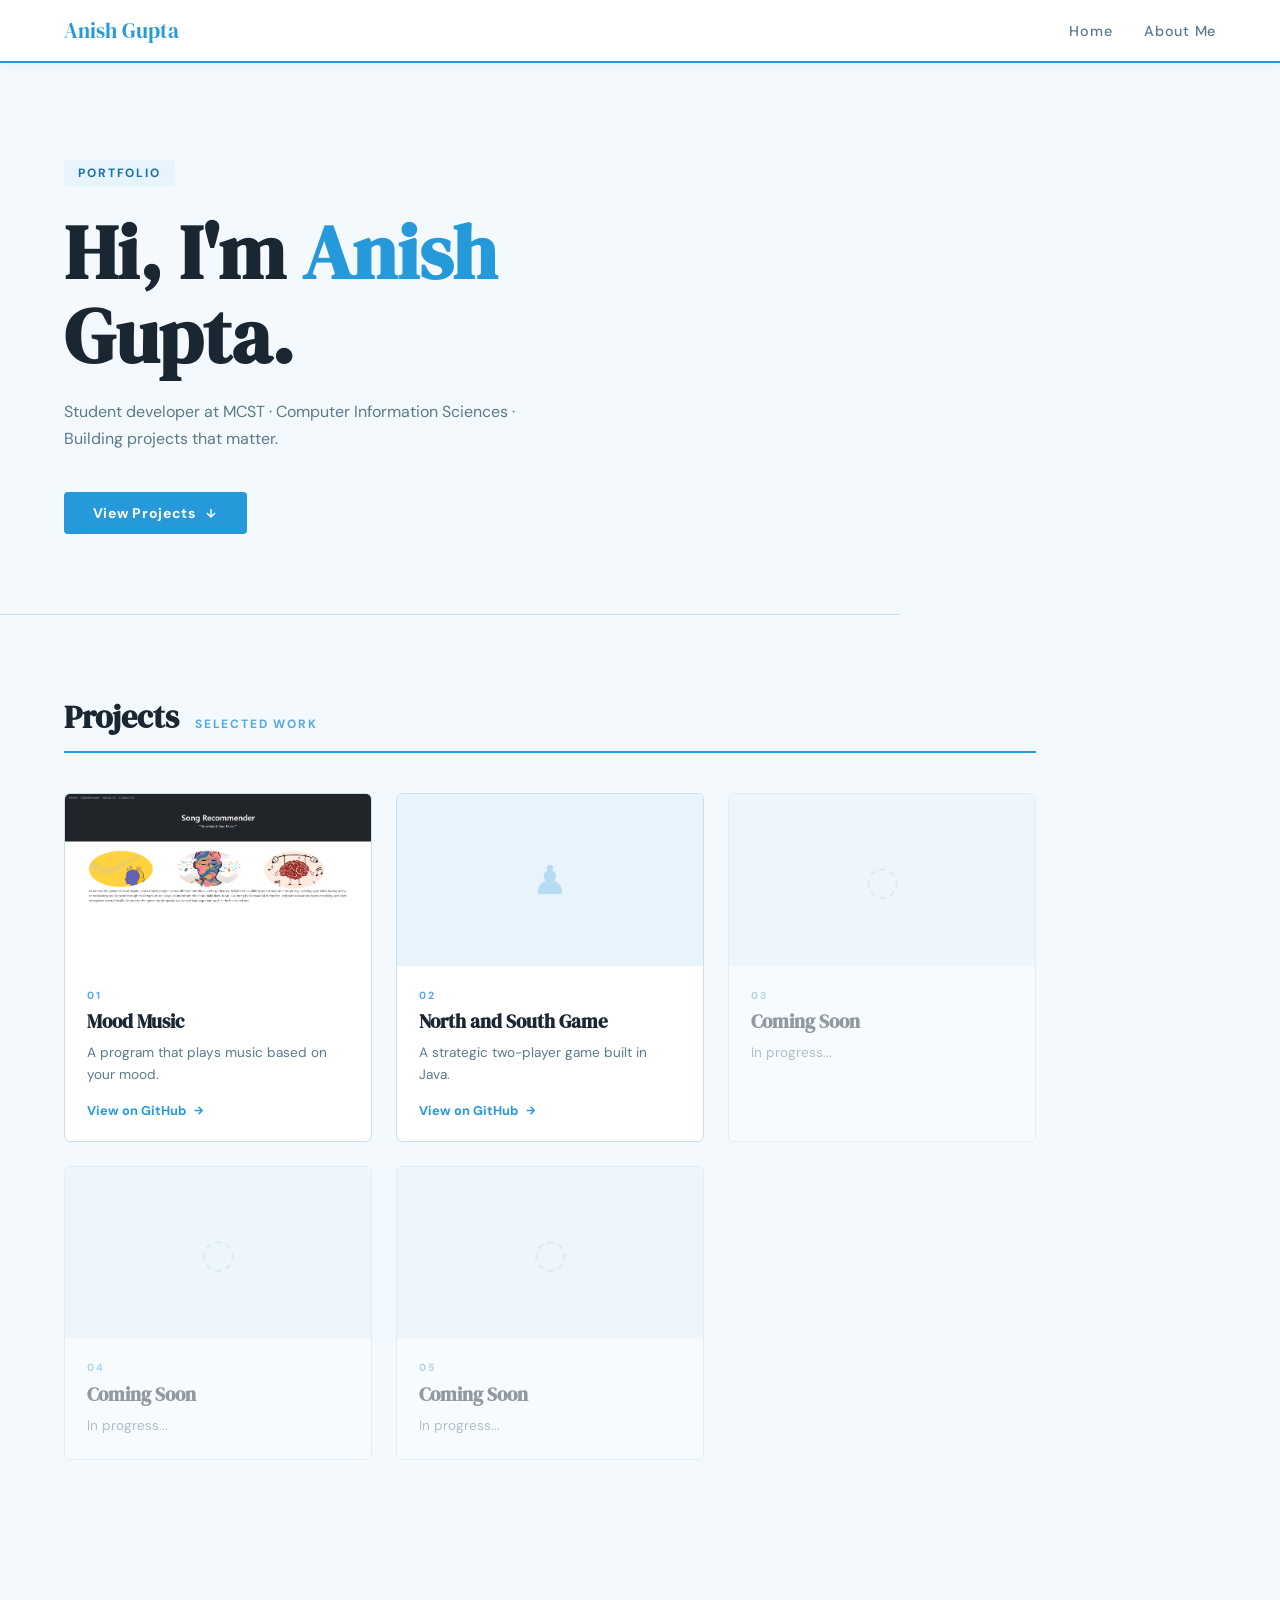
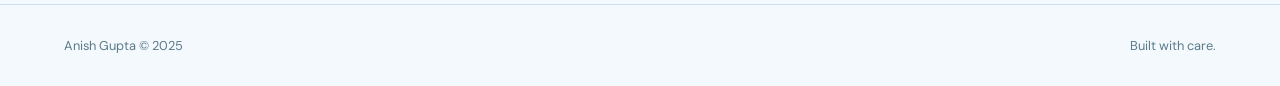
==== index.html @ 4031dd2e "Add files via upload" ====
<!DOCTYPE html>
<html lang="en">
<head>
  <meta charset="utf-8" />
  <meta name="viewport" content="width=device-width, initial-scale=1.0" />
  <title>Anish Gupta — Portfolio</title>
  <link href="https://fonts.googleapis.com/css2?family=DM+Sans:wght@400;500;700&family=DM+Serif+Display&display=swap" rel="stylesheet">
  <link href="style.css" rel="stylesheet" type="text/css" />
</head>
<body>

  <nav>
    <a class="nav-logo" href="index.html">Anish Gupta</a>
    <ul>
      <li><a href="index.html">Home</a></li>
      <li><a href="about.html">About Me</a></li>
    </ul>
  </nav>

  <section class="hero">
    <span class="hero-tag">Portfolio</span>
    <h1>Hi, I'm <em>Anish</em><br>Gupta.</h1>
    <p class="hero-sub">Student developer at MCST · Computer Information Sciences · Building projects that matter.</p>
    <a href="#projects" class="btn">
      View Projects
      <svg width="14" height="14" viewBox="0 0 24 24" fill="none" stroke="currentColor" stroke-width="2.5"><path d="M12 5v14M5 12l7 7 7-7"/></svg>
    </a>
  </section>

  <section class="section" id="projects">
    <div class="section-header">
      <h2>Projects</h2>
      <span>Selected Work</span>
    </div>

    <div class="grid">

      <a class="card" href="https://github.com/Tennisplayrsweat/Mood-Music.git" target="_blank">
        <div class="card-img">
          <img src="MM.png" alt="Mood Music Project">
        </div>
        <div class="card-body">
          <p class="card-num">01</p>
          <h3 class="card-title">Mood Music</h3>
          <p class="card-desc">A program that plays music based on your mood.</p>
          <span class="card-cta">
            View on GitHub
            <svg width="13" height="13" viewBox="0 0 24 24" fill="none" stroke="currentColor" stroke-width="2.5"><path d="M5 12h14M12 5l7 7-7 7"/></svg>
          </span>
        </div>
      </a>

      <a class="card" href="https://github.com/noahtherowa/North-and-South-Game.git" target="_blank">
        <div class="card-img">
          <div class="card-img-placeholder">♟</div>
        </div>
        <div class="card-body">
          <p class="card-num">02</p>
          <h3 class="card-title">North and South Game</h3>
          <p class="card-desc">A strategic two-player game built in Java.</p>
          <span class="card-cta">
            View on GitHub
            <svg width="13" height="13" viewBox="0 0 24 24" fill="none" stroke="currentColor" stroke-width="2.5"><path d="M5 12h14M12 5l7 7-7 7"/></svg>
          </span>
        </div>
      </a>

      <div class="card dim">
        <div class="card-img"><div class="card-img-placeholder">◌</div></div>
        <div class="card-body">
          <p class="card-num">03</p>
          <h3 class="card-title">Coming Soon</h3>
          <p class="card-desc">In progress...</p>
        </div>
      </div>

      <div class="card dim">
        <div class="card-img"><div class="card-img-placeholder">◌</div></div>
        <div class="card-body">
          <p class="card-num">04</p>
          <h3 class="card-title">Coming Soon</h3>
          <p class="card-desc">In progress...</p>
        </div>
      </div>

      <div class="card dim">
        <div class="card-img"><div class="card-img-placeholder">◌</div></div>
        <div class="card-body">
          <p class="card-num">05</p>
          <h3 class="card-title">Coming Soon</h3>
          <p class="card-desc">In progress...</p>
        </div>
      </div>

    </div>
  </section>

  <footer>
    <span>Anish Gupta © 2025</span>
    <span>Built with care.</span>
  </footer>

  <script src="script.js"></script>
</body>
</html>
---- style.css ----
*, *::before, *::after {
  box-sizing: border-box;
  margin: 0;
  padding: 0;
}

:root {
  --blue:       #2699db;
  --blue-light: #54a9e2;
  --blue-pale:  #e8f4fc;
  --blue-dark:  #1a6fa3;
  --bg:         #f4f9fd;
  --white:      #ffffff;
  --text:       #1a2733;
  --muted:      #5a7a8a;
  --border:     #c9e0f0;
}

html { scroll-behavior: smooth; }

body {
  background: var(--bg);
  color: var(--text);
  font-family: 'DM Sans', sans-serif;
  min-height: 100vh;
}

/* ── NAV ── */
nav {
  position: fixed;
  top: 0; left: 0; right: 0;
  z-index: 100;
  display: flex;
  justify-content: space-between;
  align-items: center;
  padding: 1rem 4rem;
  background: var(--white);
  border-bottom: 2px solid var(--blue);
  box-shadow: 0 2px 12px rgba(38,153,219,0.08);
}

.nav-logo {
  font-family: 'DM Serif Display', serif;
  font-size: 1.3rem;
  color: var(--blue);
  text-decoration: none;
}

nav ul {
  list-style: none;
  display: flex;
  gap: 2rem;
}

nav ul a {
  color: var(--muted);
  text-decoration: none;
  font-size: 0.9rem;
  font-weight: 500;
  letter-spacing: 0.05em;
  padding-bottom: 2px;
  border-bottom: 2px solid transparent;
  transition: color 0.2s, border-color 0.2s;
}

nav ul a:hover {
  color: var(--blue);
  border-color: var(--blue);
}

/* ── HERO (index) ── */
.hero {
  padding: 10rem 4rem 5rem;
  max-width: 900px;
  border-bottom: 1px solid var(--border);
}

.hero-tag {
  display: inline-block;
  background: var(--blue-pale);
  color: var(--blue-dark);
  font-size: 0.75rem;
  font-weight: 700;
  letter-spacing: 0.15em;
  text-transform: uppercase;
  padding: 0.3rem 0.9rem;
  border-radius: 2px;
  margin-bottom: 1.5rem;
}

.hero h1 {
  font-family: 'DM Serif Display', serif;
  font-size: clamp(2.8rem, 6vw, 5rem);
  line-height: 1.1;
  color: var(--text);
  margin-bottom: 1.2rem;
}

.hero h1 em {
  font-style: normal;
  color: var(--blue);
}

.hero-sub {
  font-size: 1rem;
  color: var(--muted);
  line-height: 1.7;
  max-width: 480px;
  margin-bottom: 2.5rem;
}

/* ── BUTTON ── */
.btn {
  display: inline-flex;
  align-items: center;
  gap: 0.5rem;
  padding: 0.75rem 1.8rem;
  background: var(--blue);
  color: #fff;
  text-decoration: none;
  font-size: 0.875rem;
  font-weight: 700;
  letter-spacing: 0.05em;
  border-radius: 4px;
  transition: background 0.2s, transform 0.15s;
}

.btn:hover {
  background: var(--blue-dark);
  transform: translateY(-1px);
}

/* ── PROJECTS SECTION (index) ── */
.section {
  padding: 5rem 4rem;
  max-width: 1100px;
}

.section-header {
  display: flex;
  align-items: baseline;
  gap: 1rem;
  margin-bottom: 2.5rem;
  border-bottom: 2px solid var(--blue);
  padding-bottom: 0.75rem;
}

.section-header h2 {
  font-family: 'DM Serif Display', serif;
  font-size: 2rem;
  color: var(--text);
}

.section-header span {
  font-size: 0.75rem;
  font-weight: 700;
  letter-spacing: 0.15em;
  text-transform: uppercase;
  color: var(--blue-light);
}

.grid {
  display: grid;
  grid-template-columns: repeat(auto-fill, minmax(300px, 1fr));
  gap: 1.5rem;
}

/* ── CARDS ── */
.card {
  background: var(--white);
  border: 1px solid var(--border);
  border-radius: 6px;
  overflow: hidden;
  text-decoration: none;
  color: inherit;
  display: flex;
  flex-direction: column;
  transition: box-shadow 0.25s, transform 0.25s, border-color 0.25s;
}

.card:hover {
  box-shadow: 0 8px 30px rgba(38,153,219,0.15);
  transform: translateY(-4px);
  border-color: var(--blue-light);
}

.card-img {
  width: 100%;
  aspect-ratio: 16/9;
  background: var(--blue-pale);
  overflow: hidden;
  display: flex;
  align-items: center;
  justify-content: center;
}

.card-img img {
  width: 100%;
  height: 100%;
  object-fit: cover;
  transition: transform 0.4s;
}

.card:hover .card-img img { transform: scale(1.04); }

.card-img-placeholder {
  font-size: 2.5rem;
  opacity: 0.25;
  color: var(--blue);
}

.card-body {
  padding: 1.4rem;
  flex: 1;
  display: flex;
  flex-direction: column;
}

.card-num {
  font-size: 0.65rem;
  font-weight: 700;
  letter-spacing: 0.2em;
  text-transform: uppercase;
  color: var(--blue-light);
  margin-bottom: 0.4rem;
}

.card-title {
  font-family: 'DM Serif Display', serif;
  font-size: 1.2rem;
  color: var(--text);
  margin-bottom: 0.5rem;
}

.card-desc {
  font-size: 0.85rem;
  color: var(--muted);
  line-height: 1.6;
  flex: 1;
}

.card-cta {
  display: inline-flex;
  align-items: center;
  gap: 0.35rem;
  margin-top: 1rem;
  font-size: 0.8rem;
  font-weight: 700;
  color: var(--blue);
}

.card.dim {
  opacity: 0.45;
  pointer-events: none;
}

/* ── ABOUT PAGE ── */
.page {
  max-width: 820px;
  margin: 0 auto;
  padding: 9rem 2rem 5rem;
}

.page-tag {
  display: inline-block;
  background: var(--blue-pale);
  color: var(--blue-dark);
  font-size: 0.75rem;
  font-weight: 700;
  letter-spacing: 0.15em;
  text-transform: uppercase;
  padding: 0.3rem 0.9rem;
  border-radius: 2px;
  margin-bottom: 1.2rem;
}

.page-title {
  font-family: 'DM Serif Display', serif;
  font-size: clamp(2.5rem, 5vw, 4rem);
  color: var(--text);
  margin-bottom: 3rem;
  line-height: 1.1;
}

.page-title em {
  font-style: normal;
  color: var(--blue);
}

.bio {
  background: var(--white);
  border: 1px solid var(--border);
  border-left: 4px solid var(--blue);
  border-radius: 0 6px 6px 0;
  padding: 2rem 2.5rem;
  margin-bottom: 2rem;
}

.bio-label {
  font-size: 0.7rem;
  font-weight: 700;
  letter-spacing: 0.2em;
  text-transform: uppercase;
  color: var(--blue-light);
  margin-bottom: 1rem;
}

.bio p {
  font-size: 0.95rem;
  line-height: 1.85;
  color: #3a5060;
}

.bio p + p { margin-top: 1rem; }

.bio a {
  color: var(--blue-dark);
  font-weight: 700;
  text-decoration: underline;
  text-underline-offset: 3px;
  transition: color 0.2s;
}

.bio a:hover { color: var(--blue); }

.stats {
  display: grid;
  grid-template-columns: repeat(3, 1fr);
  gap: 1rem;
  margin-bottom: 2rem;
}

.stat {
  background: var(--white);
  border: 1px solid var(--border);
  border-radius: 6px;
  padding: 1.5rem 1rem;
  text-align: center;
  transition: box-shadow 0.2s, transform 0.2s, border-color 0.2s;
}

.stat:hover {
  box-shadow: 0 6px 20px rgba(38,153,219,0.12);
  transform: translateY(-3px);
  border-color: var(--blue-light);
}

.stat-icon { font-size: 1.6rem; margin-bottom: 0.5rem; }

.stat-val {
  font-family: 'DM Serif Display', serif;
  font-size: 1.6rem;
  color: var(--blue);
  display: block;
  margin-bottom: 0.2rem;
}

.stat-lbl {
  font-size: 0.7rem;
  font-weight: 700;
  letter-spacing: 0.1em;
  text-transform: uppercase;
  color: var(--muted);
}

.links { display: flex; gap: 1rem; flex-wrap: wrap; }

.link-btn {
  display: inline-flex;
  align-items: center;
  gap: 0.5rem;
  padding: 0.7rem 1.4rem;
  background: var(--white);
  border: 1px solid var(--border);
  border-radius: 4px;
  color: var(--text);
  text-decoration: none;
  font-size: 0.85rem;
  font-weight: 500;
  transition: border-color 0.2s, color 0.2s, box-shadow 0.2s;
}

.link-btn:hover {
  border-color: var(--blue);
  color: var(--blue);
  box-shadow: 0 3px 12px rgba(38,153,219,0.12);
}

/* ── FOOTER ── */
footer {
  padding: 2rem 4rem;
  border-top: 1px solid var(--border);
  display: flex;
  justify-content: space-between;
  font-size: 0.8rem;
  color: var(--muted);
  margin-top: 4rem;
}
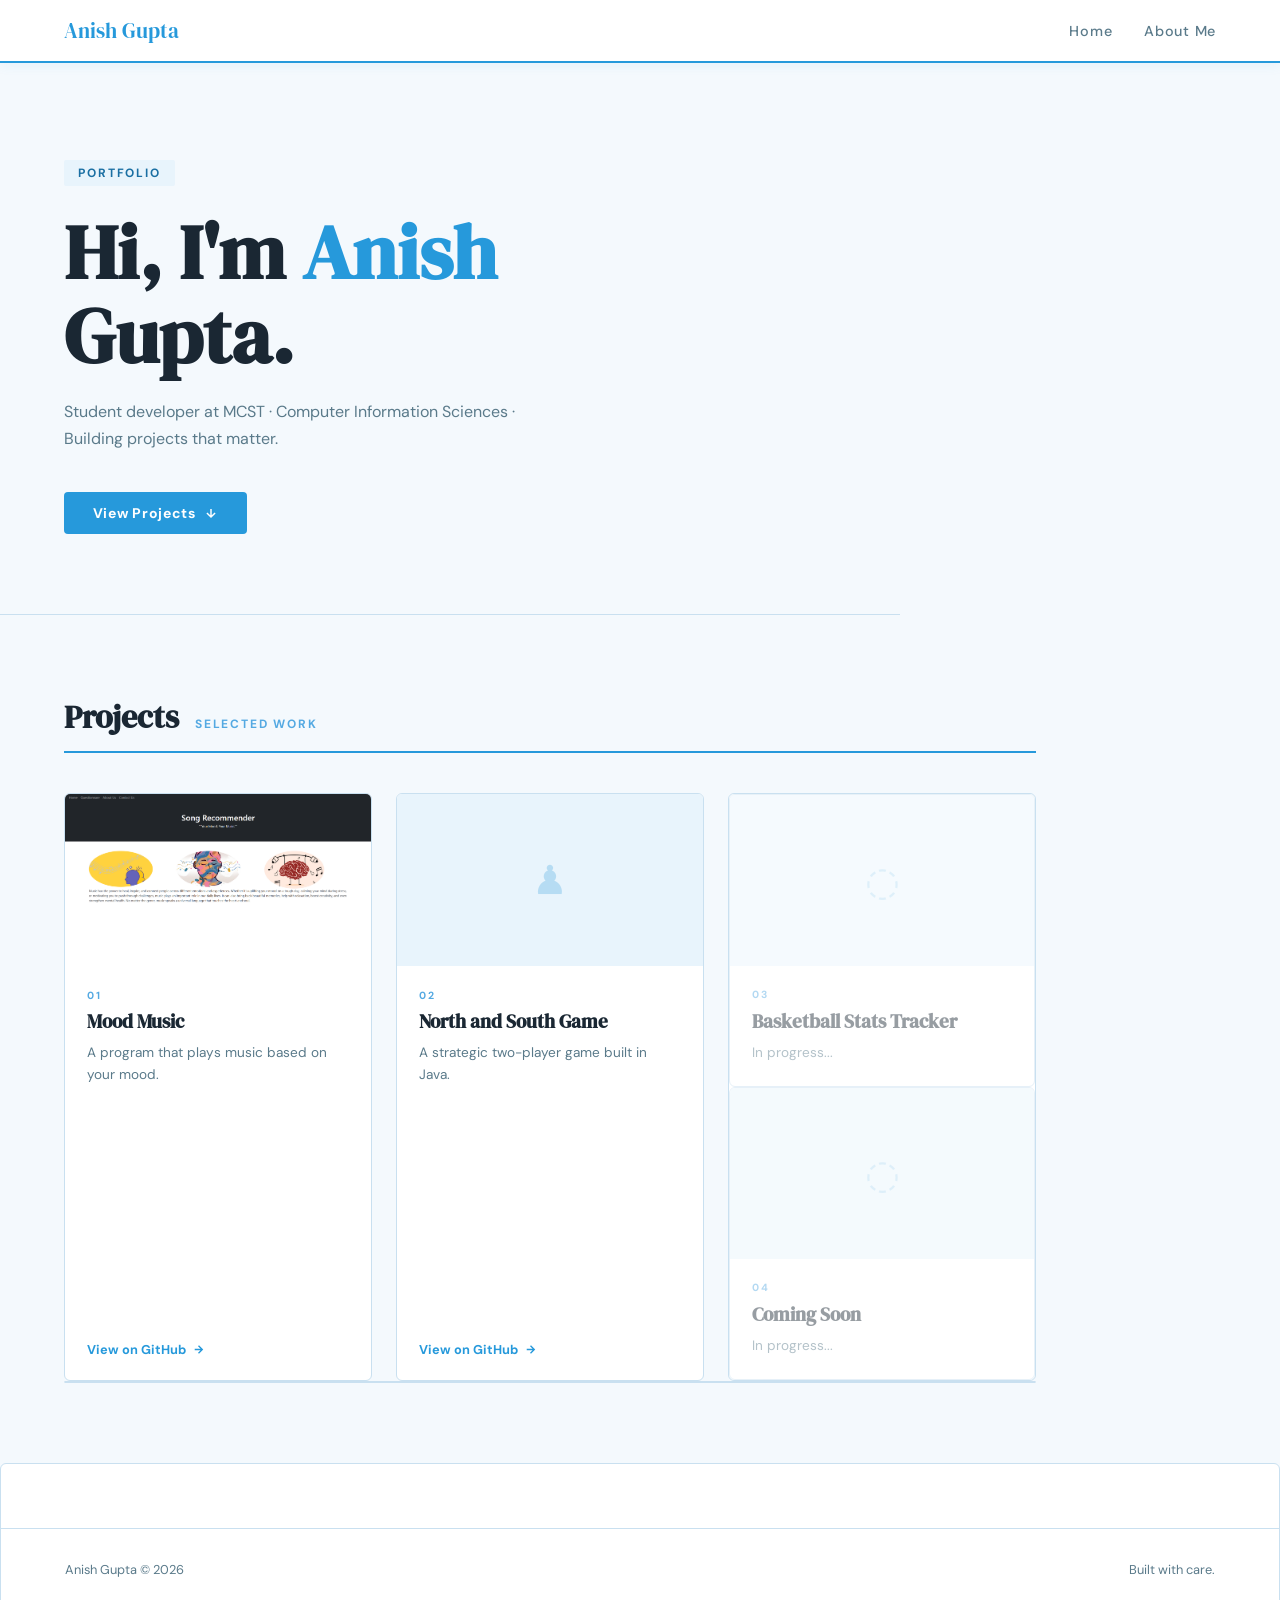
==== commit df7f6009: "Add files via upload" ====
--- a/index.html
+++ b/index.html
@@ -64,12 +64,13 @@
           </span>
         </div>
       </a>
-
+      
+      <a class="card" href="https://github.com/Tennisplayrsweat/finalProject.git" target="_blank">
       <div class="card dim">
         <div class="card-img"><div class="card-img-placeholder">◌</div></div>
         <div class="card-body">
           <p class="card-num">03</p>
-          <h3 class="card-title">Coming Soon</h3>
+          <h3 class="card-title">Basketball Stats Tracker</h3>
           <p class="card-desc">In progress...</p>
         </div>
       </div>
@@ -83,20 +84,11 @@
         </div>
       </div>
 
-      <div class="card dim">
-        <div class="card-img"><div class="card-img-placeholder">◌</div></div>
-        <div class="card-body">
-          <p class="card-num">05</p>
-          <h3 class="card-title">Coming Soon</h3>
-          <p class="card-desc">In progress...</p>
-        </div>
-      </div>
-
     </div>
   </section>
 
   <footer>
-    <span>Anish Gupta © 2025</span>
+    <span>Anish Gupta © 2026</span>
     <span>Built with care.</span>
   </footer>
 
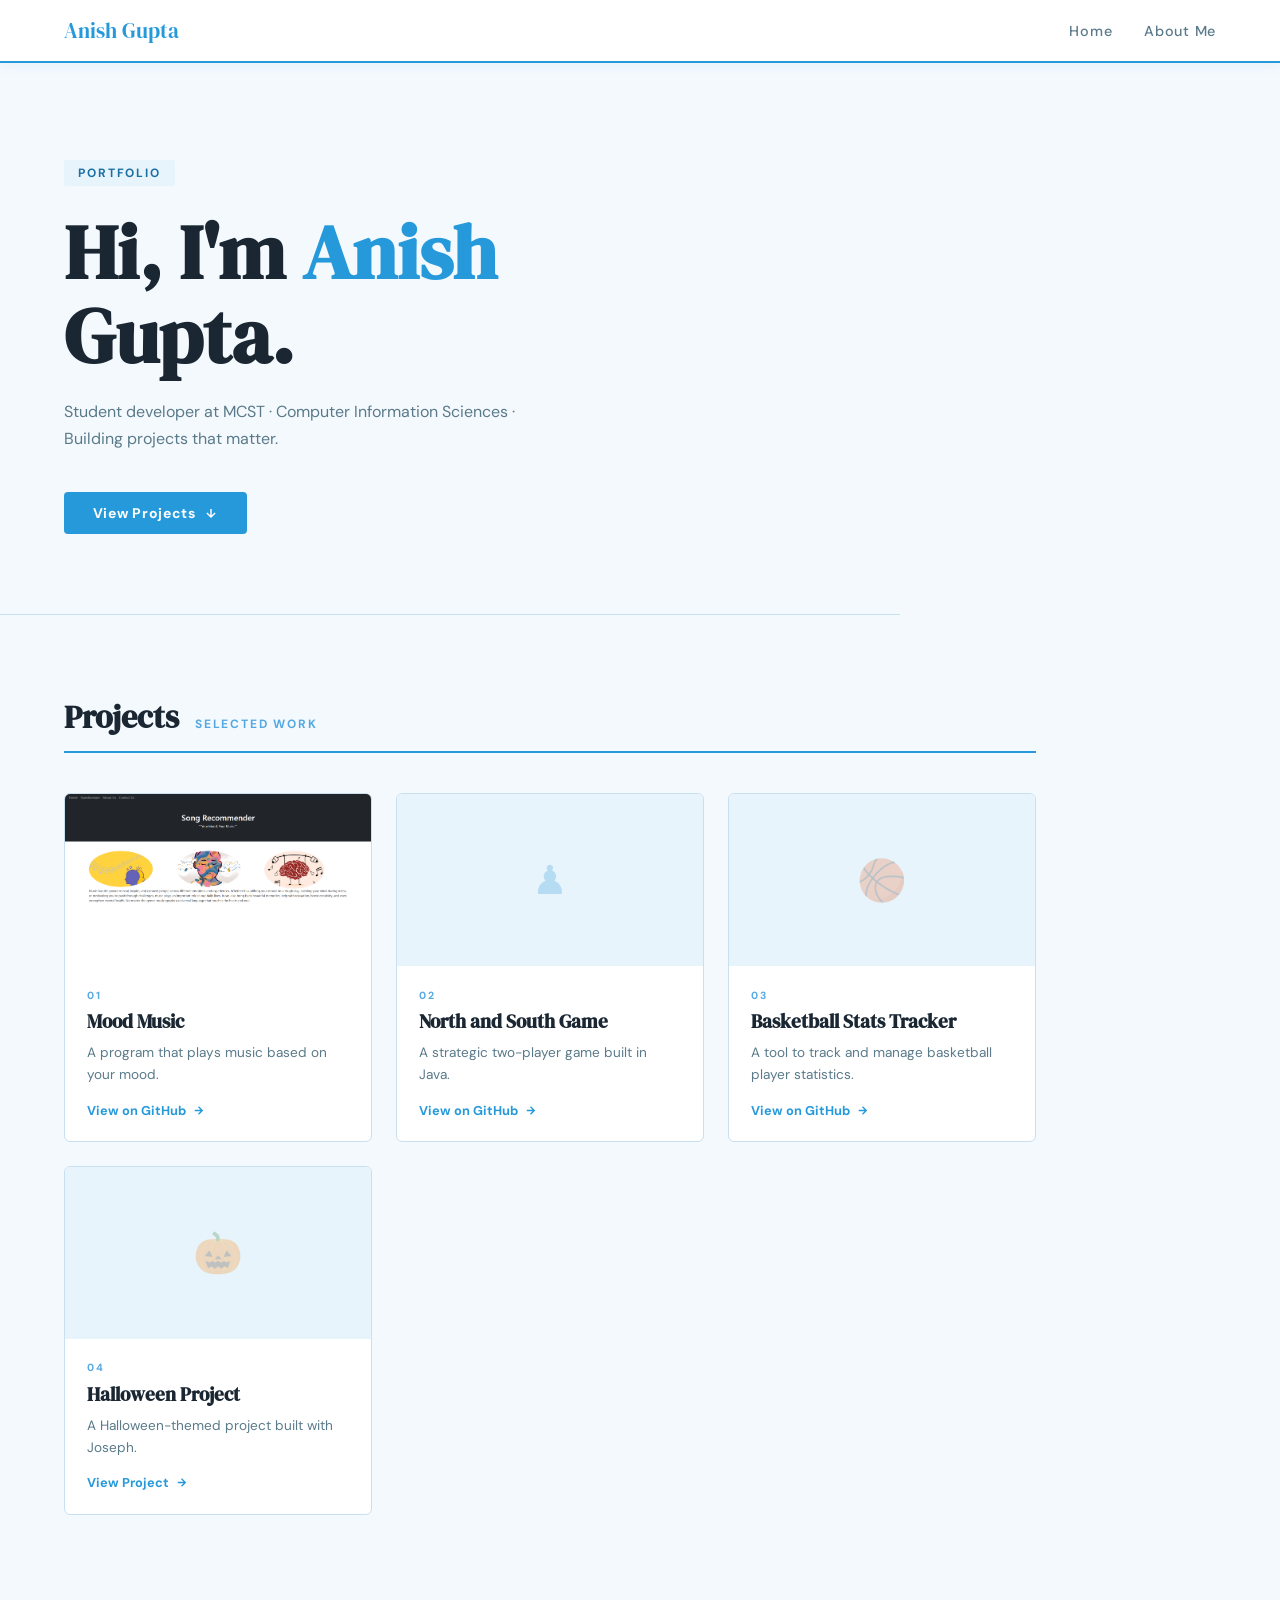
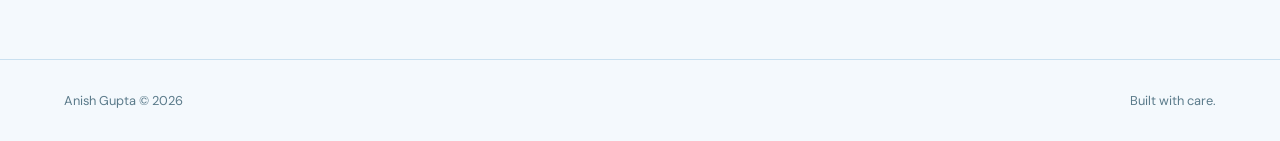
==== commit e06db3e0: "Add files via upload" ====
--- a/index.html
+++ b/index.html
@@ -35,6 +35,7 @@
 
     <div class="grid">
 
+      <!-- 01 Mood Music -->
       <a class="card" href="https://github.com/Tennisplayrsweat/Mood-Music.git" target="_blank">
         <div class="card-img">
           <img src="MM.png" alt="Mood Music Project">
@@ -50,6 +51,7 @@
         </div>
       </a>
 
+      <!-- 02 North and South -->
       <a class="card" href="https://github.com/noahtherowa/North-and-South-Game.git" target="_blank">
         <div class="card-img">
           <div class="card-img-placeholder">♟</div>
@@ -64,25 +66,38 @@
           </span>
         </div>
       </a>
-      
+
+      <!-- 03 Basketball Stats Tracker -->
       <a class="card" href="https://github.com/Tennisplayrsweat/finalProject.git" target="_blank">
-      <div class="card dim">
-        <div class="card-img"><div class="card-img-placeholder">◌</div></div>
+        <div class="card-img">
+          <div class="card-img-placeholder">🏀</div>
+        </div>
         <div class="card-body">
           <p class="card-num">03</p>
           <h3 class="card-title">Basketball Stats Tracker</h3>
-          <p class="card-desc">In progress...</p>
+          <p class="card-desc">A tool to track and manage basketball player statistics.</p>
+          <span class="card-cta">
+            View on GitHub
+            <svg width="13" height="13" viewBox="0 0 24 24" fill="none" stroke="currentColor" stroke-width="2.5"><path d="M5 12h14M12 5l7 7-7 7"/></svg>
+          </span>
         </div>
-      </div>
+      </a>
 
-      <div class="card dim">
-        <div class="card-img"><div class="card-img-placeholder">◌</div></div>
+      <!-- 04 Halloween Project -->
+      <a class="card" href="https://codehs.com/sandbox/id/anish-and-joseph-halloween-project-W9RyVU/run" target="_blank">
+        <div class="card-img">
+          <div class="card-img-placeholder">🎃</div>
+        </div>
         <div class="card-body">
           <p class="card-num">04</p>
-          <h3 class="card-title">Coming Soon</h3>
-          <p class="card-desc">In progress...</p>
+          <h3 class="card-title">Halloween Project</h3>
+          <p class="card-desc">A Halloween-themed project built with Joseph.</p>
+          <span class="card-cta">
+            View Project
+            <svg width="13" height="13" viewBox="0 0 24 24" fill="none" stroke="currentColor" stroke-width="2.5"><path d="M5 12h14M12 5l7 7-7 7"/></svg>
+          </span>
         </div>
-      </div>
+      </a>
 
     </div>
   </section>
@@ -94,4 +109,4 @@
 
   <script src="script.js"></script>
 </body>
-</html>
+</html>
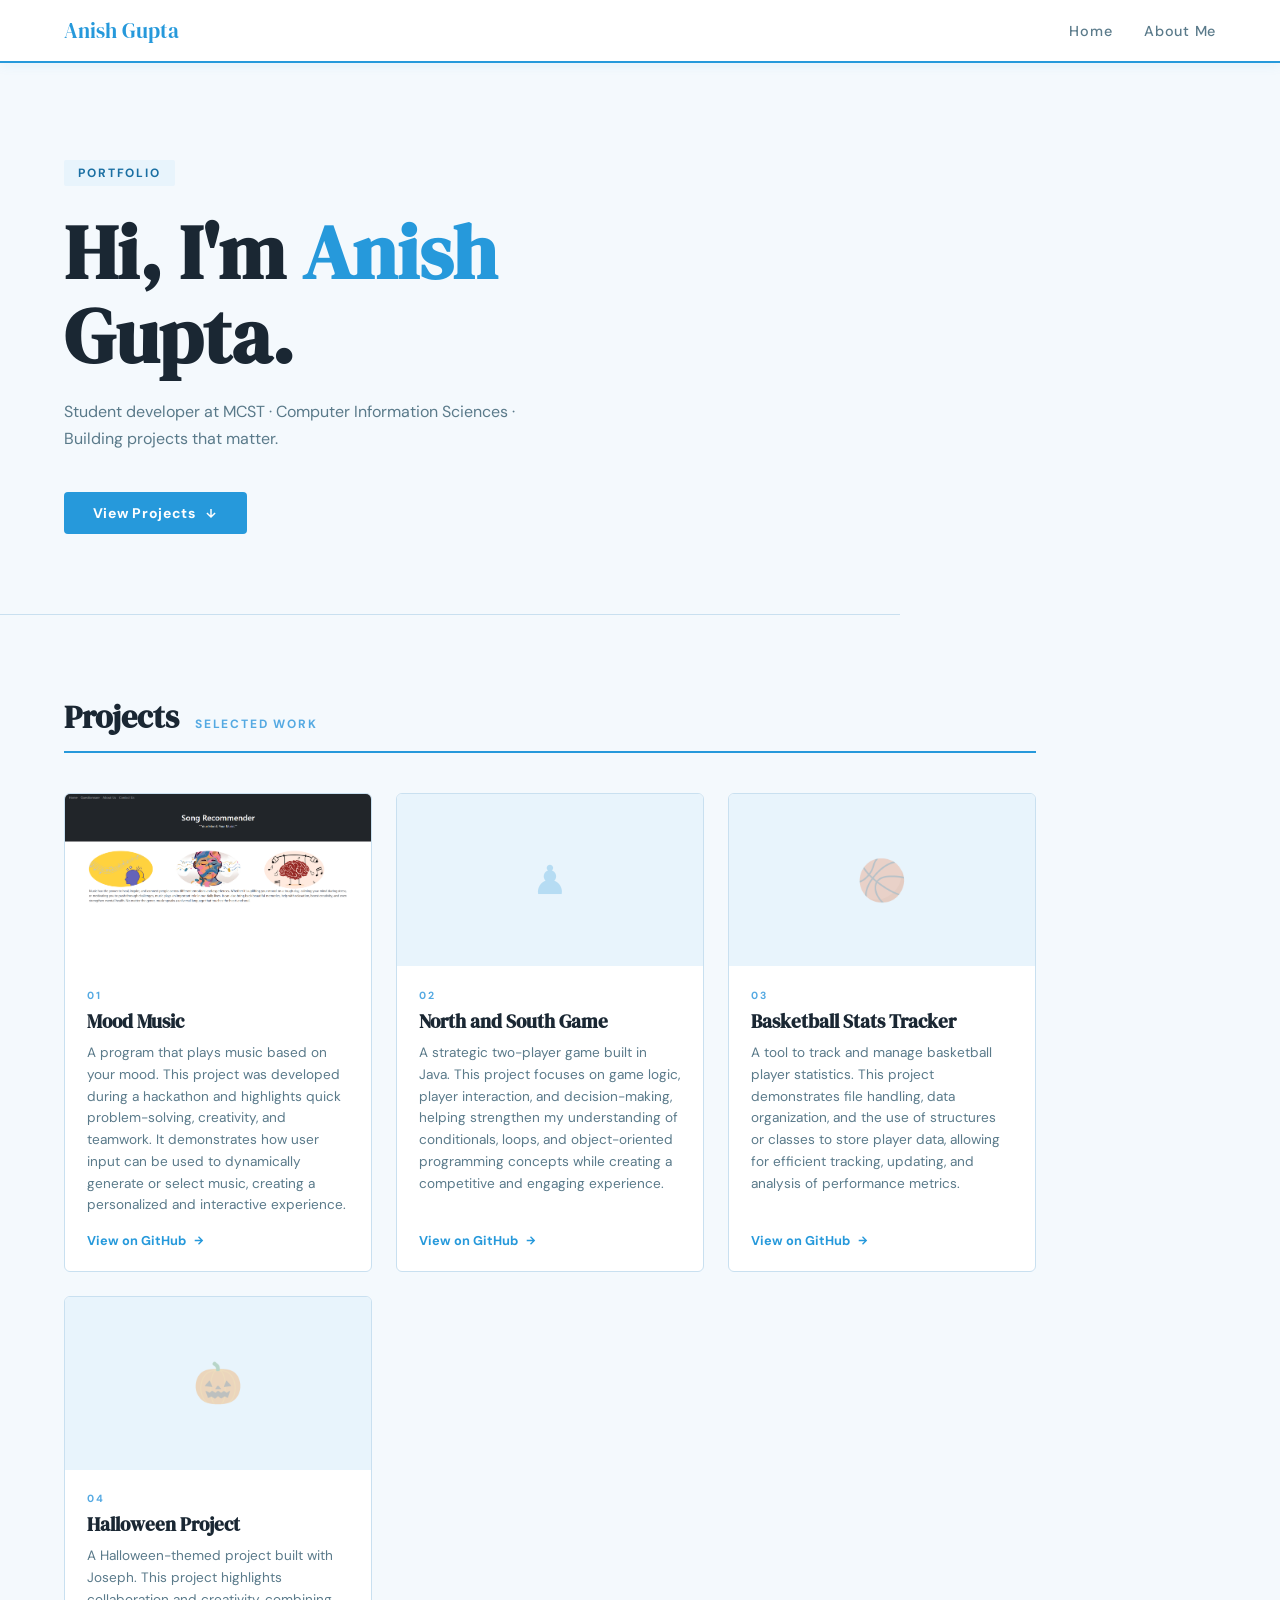
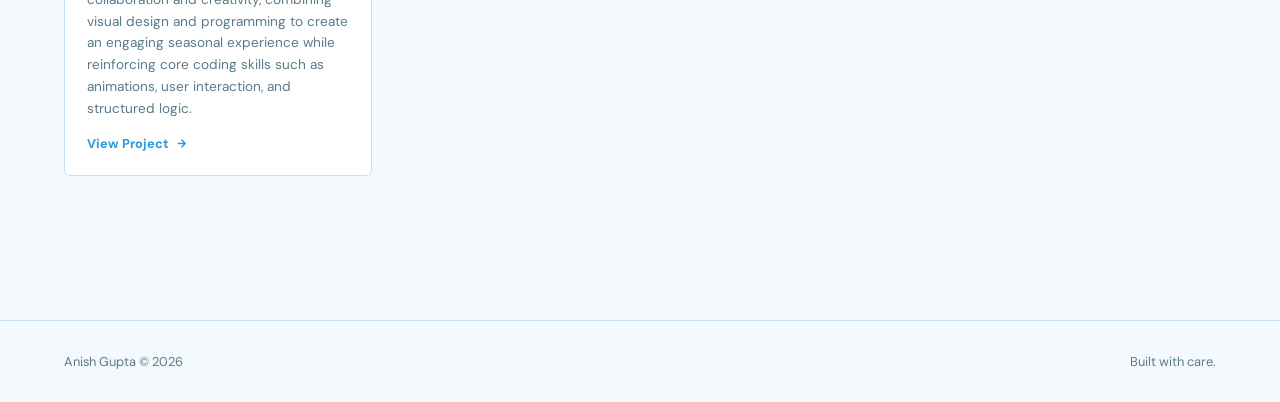
==== commit 1146e430: "Update index.html" ====
--- a/index.html
+++ b/index.html
@@ -43,7 +43,7 @@
         <div class="card-body">
           <p class="card-num">01</p>
           <h3 class="card-title">Mood Music</h3>
-          <p class="card-desc">A program that plays music based on your mood.</p>
+          <p class="card-desc">A program that plays music based on your mood. This project was developed during a hackathon and highlights quick problem-solving, creativity, and teamwork. It demonstrates how user input can be used to dynamically generate or select music, creating a personalized and interactive experience.</p>
           <span class="card-cta">
             View on GitHub
             <svg width="13" height="13" viewBox="0 0 24 24" fill="none" stroke="currentColor" stroke-width="2.5"><path d="M5 12h14M12 5l7 7-7 7"/></svg>
@@ -59,7 +59,7 @@
         <div class="card-body">
           <p class="card-num">02</p>
           <h3 class="card-title">North and South Game</h3>
-          <p class="card-desc">A strategic two-player game built in Java.</p>
+          <p class="card-desc">A strategic two-player game built in Java. This project focuses on game logic, player interaction, and decision-making, helping strengthen my understanding of conditionals, loops, and object-oriented programming concepts while creating a competitive and engaging experience.</p>
           <span class="card-cta">
             View on GitHub
             <svg width="13" height="13" viewBox="0 0 24 24" fill="none" stroke="currentColor" stroke-width="2.5"><path d="M5 12h14M12 5l7 7-7 7"/></svg>
@@ -75,7 +75,7 @@
         <div class="card-body">
           <p class="card-num">03</p>
           <h3 class="card-title">Basketball Stats Tracker</h3>
-          <p class="card-desc">A tool to track and manage basketball player statistics.</p>
+          <p class="card-desc">A tool to track and manage basketball player statistics. This project demonstrates file handling, data organization, and the use of structures or classes to store player data, allowing for efficient tracking, updating, and analysis of performance metrics.</p>
           <span class="card-cta">
             View on GitHub
             <svg width="13" height="13" viewBox="0 0 24 24" fill="none" stroke="currentColor" stroke-width="2.5"><path d="M5 12h14M12 5l7 7-7 7"/></svg>
@@ -91,7 +91,7 @@
         <div class="card-body">
           <p class="card-num">04</p>
           <h3 class="card-title">Halloween Project</h3>
-          <p class="card-desc">A Halloween-themed project built with Joseph.</p>
+          <p class="card-desc">A Halloween-themed project built with Joseph. This project highlights collaboration and creativity, combining visual design and programming to create an engaging seasonal experience while reinforcing core coding skills such as animations, user interaction, and structured logic.</p>
           <span class="card-cta">
             View Project
             <svg width="13" height="13" viewBox="0 0 24 24" fill="none" stroke="currentColor" stroke-width="2.5"><path d="M5 12h14M12 5l7 7-7 7"/></svg>
@@ -109,4 +109,4 @@
 
   <script src="script.js"></script>
 </body>
-</html>+</html>
